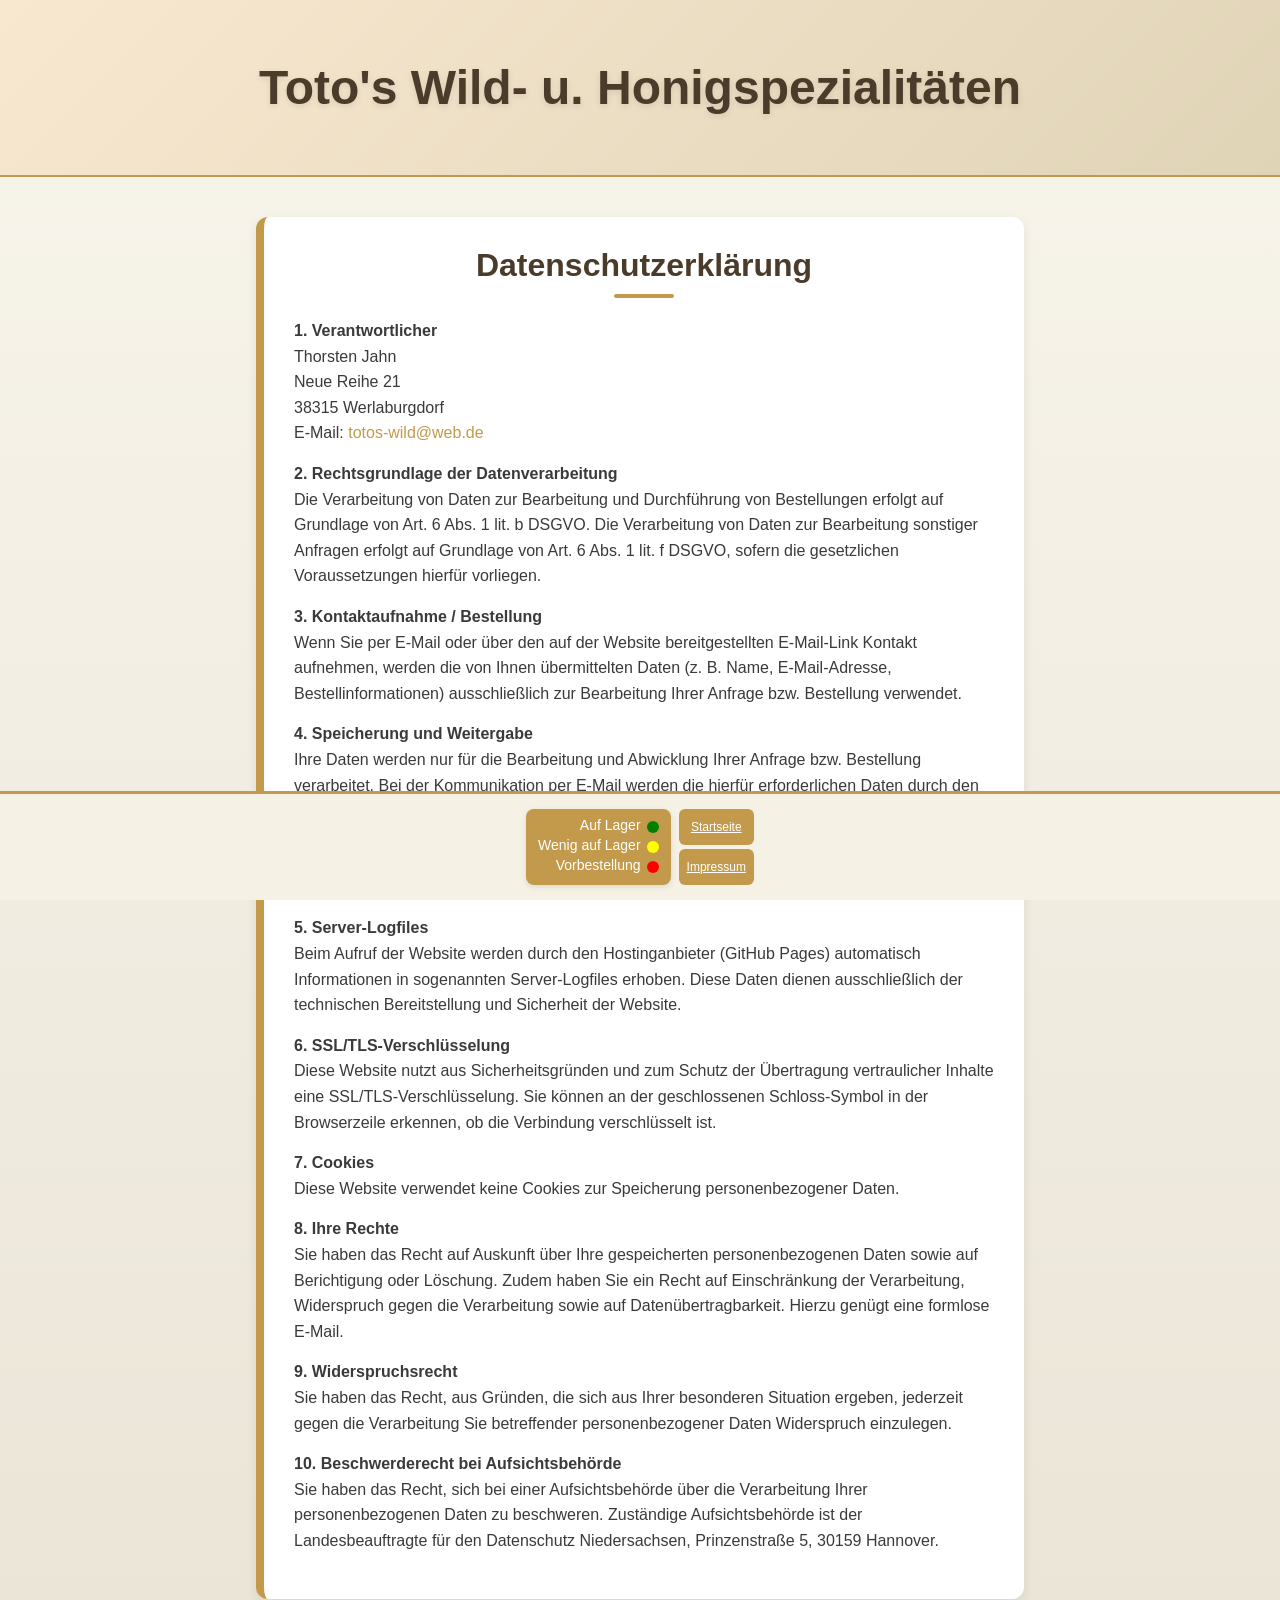
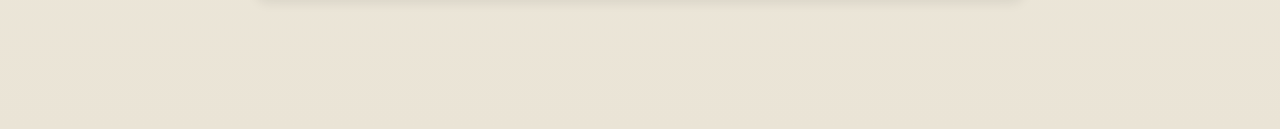
==== datenschutz/index.html @ f95a57b9 "links" ====
<!DOCTYPE html>
<html lang="de">

<head>
  <meta charset="UTF-8">
  <title>Datenschutzerklärung - Toto's Wild- u. Honigspezialitäten</title>
  <meta name="viewport" content="width=device-width, initial-scale=1">
  
  <!-- SEO Metadaten -->
  <meta name="description" content="Datenschutzerklärung von Toto's Wild- u. Honigspezialitäten - Informationen zur Verarbeitung Ihrer personenbezogenen Daten.">
  <meta name="author" content="Thorsten Jahn">
  <meta name="robots" content="index, follow">
  
  <!-- Canonical URL -->
  <link rel="canonical" href="https://totos-wild.github.io/totos-wild/datenschutz/">
  
  <!-- Favicon -->
  <link rel="icon" type="image/png" href="../images/favicon.png">
  <link rel="shortcut icon" type="image/png" href="../images/favicon.png">
</head>

<body>

  <header>
    <h1>Toto's Wild- u. Honigspezialitäten</h1>
  </header>

  <main class="wrapper">
    <div class="content-text">
      <h2>Datenschutzerklärung</h2>

      <p><strong>1. Verantwortlicher</strong><br>
      Thorsten Jahn<br>
      Neue Reihe 21<br>
      38315 Werlaburgdorf<br>
      E-Mail: <a href="mailto:totos-wild@web.de">totos-wild@web.de</a></p>

      <p><strong>2. Rechtsgrundlage der Datenverarbeitung</strong><br>
      Die Verarbeitung von Daten zur Bearbeitung und Durchführung von Bestellungen erfolgt auf Grundlage von Art. 6 Abs. 1 lit. b DSGVO. 
      Die Verarbeitung von Daten zur Bearbeitung sonstiger Anfragen erfolgt auf Grundlage von Art. 6 Abs. 1 lit. f DSGVO, 
      sofern die gesetzlichen Voraussetzungen hierfür vorliegen.</p>

      <p><strong>3. Kontaktaufnahme / Bestellung</strong><br>
      Wenn Sie per E-Mail oder über den auf der Website bereitgestellten E-Mail-Link Kontakt aufnehmen,
      werden die von Ihnen übermittelten Daten (z. B. Name, E-Mail-Adresse, Bestellinformationen)
      ausschließlich zur Bearbeitung Ihrer Anfrage bzw. Bestellung verwendet.</p>

      <p><strong>4. Speicherung und Weitergabe</strong><br>
      Ihre Daten werden nur für die Bearbeitung und Abwicklung Ihrer Anfrage bzw. Bestellung verarbeitet.
      Bei der Kommunikation per E-Mail werden die hierfür erforderlichen Daten durch den von Ihnen bzw.
      uns verwendeten E-Mail-Dienst verarbeitet.
      Eine Weitergabe an andere Dritte erfolgt nicht, sofern keine gesetzliche Verpflichtung hierzu besteht.
      Die Daten werden gelöscht, sobald sie für die genannten Zwecke nicht mehr erforderlich sind,
      sofern keine gesetzlichen Aufbewahrungspflichten entgegenstehen.</p>

      <p><strong>5. Server-Logfiles</strong><br>
      Beim Aufruf der Website werden durch den Hostinganbieter (GitHub Pages) automatisch Informationen
      in sogenannten Server-Logfiles erhoben. Diese Daten dienen ausschließlich der
      technischen Bereitstellung und Sicherheit der Website.</p>

      <p><strong>6. SSL/TLS-Verschlüsselung</strong><br>
      Diese Website nutzt aus Sicherheitsgründen und zum Schutz der Übertragung vertraulicher Inhalte
      eine SSL/TLS-Verschlüsselung. Sie können an der geschlossenen Schloss-Symbol in der Browserzeile
      erkennen, ob die Verbindung verschlüsselt ist.</p>

      <p><strong>7. Cookies</strong><br>
      Diese Website verwendet keine Cookies zur Speicherung personenbezogener Daten.</p>

      <p><strong>8. Ihre Rechte</strong><br>
      Sie haben das Recht auf Auskunft über Ihre gespeicherten personenbezogenen Daten
      sowie auf Berichtigung oder Löschung. Zudem haben Sie ein Recht auf Einschränkung der Verarbeitung,
      Widerspruch gegen die Verarbeitung sowie auf Datenübertragbarkeit. Hierzu genügt eine formlose E-Mail.</p>

      <p><strong>9. Widerspruchsrecht</strong><br>
      Sie haben das Recht, aus Gründen, die sich aus Ihrer besonderen Situation ergeben,
      jederzeit gegen die Verarbeitung Sie betreffender personenbezogener Daten Widerspruch einzulegen.</p>

      <p><strong>10. Beschwerderecht bei Aufsichtsbehörde</strong><br>
      Sie haben das Recht, sich bei einer Aufsichtsbehörde über die Verarbeitung Ihrer personenbezogenen Daten zu beschweren.
      Zuständige Aufsichtsbehörde ist der 
      Landesbeauftragte für den Datenschutz Niedersachsen, 
      Prinzenstraße 5, 30159 Hannover.</p>
    </div>
  </main>

  <footer>
    <div class="product-legend">
      <div>Auf Lager<span class="legend-color in-stock"></span></div>
      <div>Wenig auf Lager<span class="legend-color low-stock"></span></div>
      <div>Vorbestellung<span class="legend-color no-stock"></span></div>
    </div>
    <div class="footer-links">
      <a href="../index.html" class="button-default footer-btn footer-link-btn">Startseite</a>
      <a href="../impressum/" class="button-default footer-btn footer-link-btn">Impressum</a>
    </div>
  </footer>

  <script>
    const timestamp = new Date().getTime();

    const linkGeneral = document.createElement("link");
    linkGeneral.rel = "stylesheet";
    linkGeneral.href = "../base/general.css?v=" + timestamp;
    document.head.appendChild(linkGeneral);

    const linkFooter = document.createElement("link");
    linkFooter.rel = "stylesheet";
    linkFooter.href = "../base/footer.css?v=" + timestamp;
    document.head.appendChild(linkFooter);
  </script>

</body>

</html>
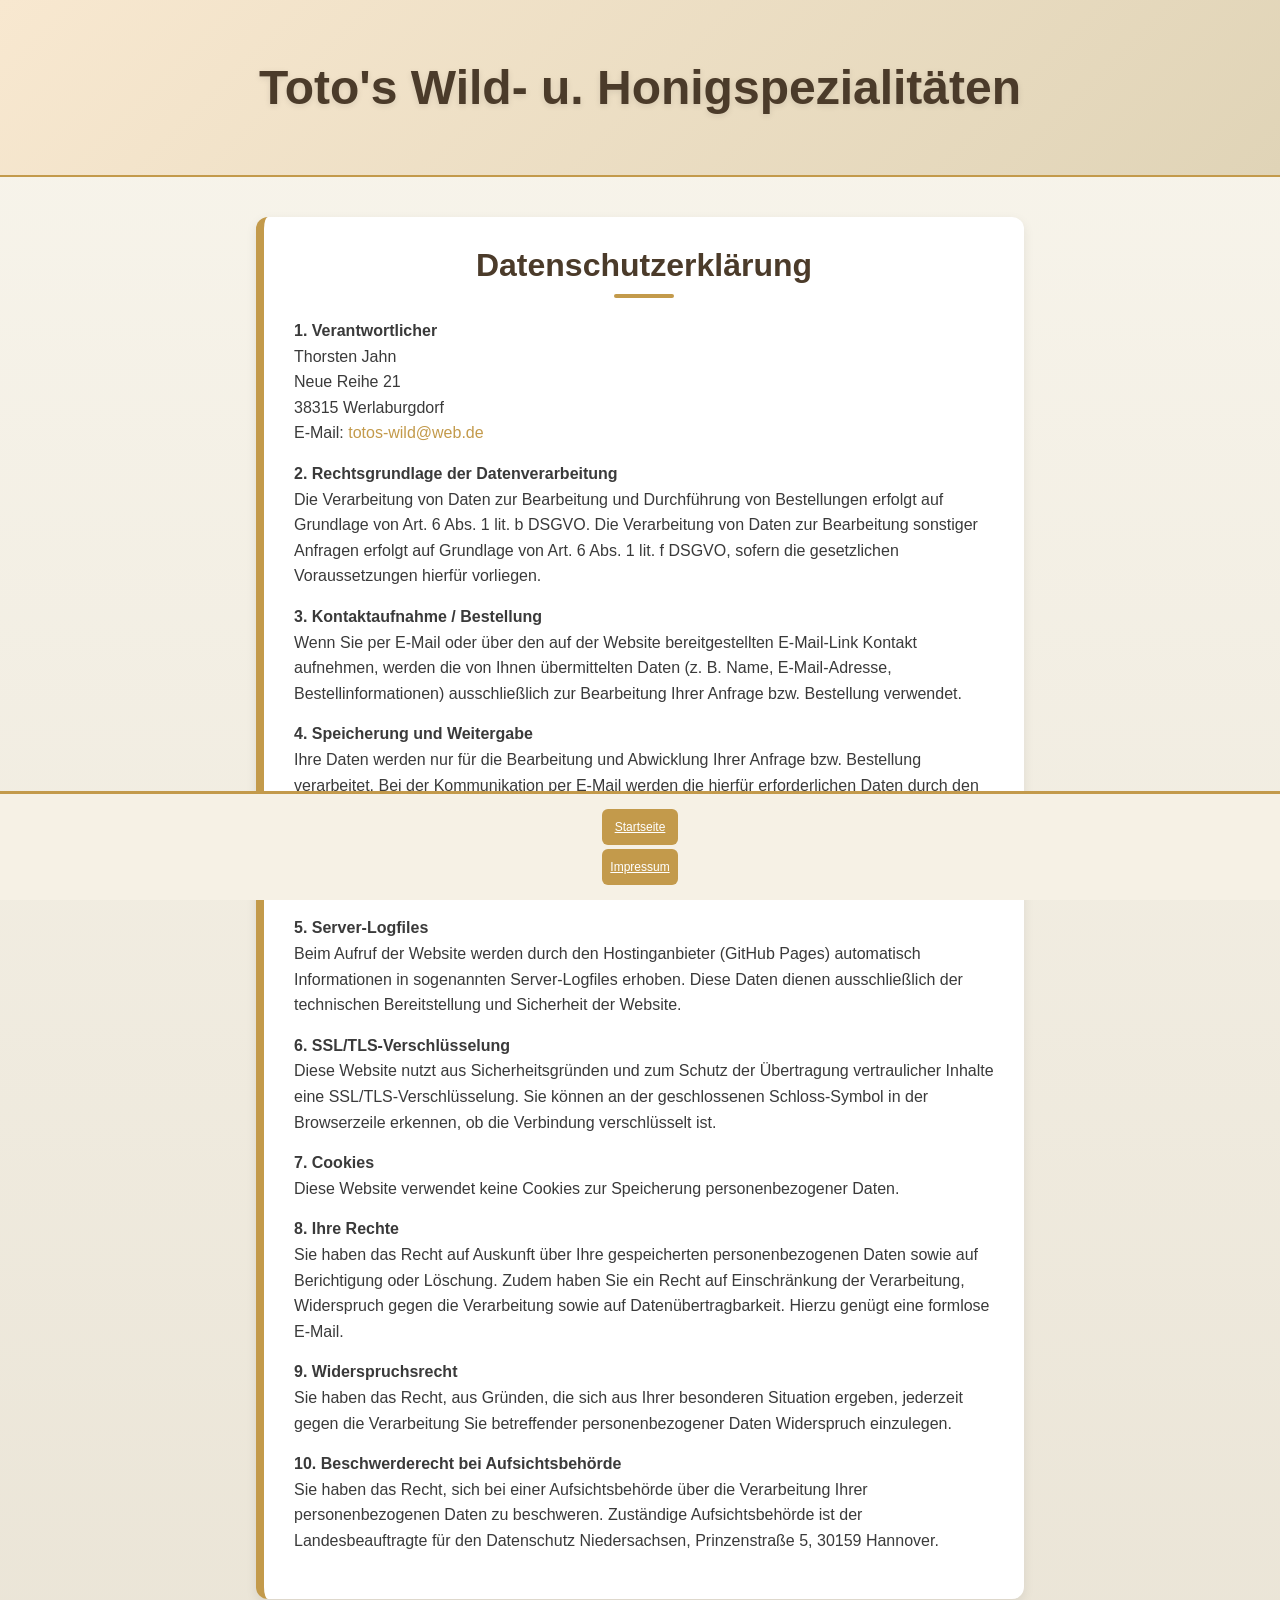
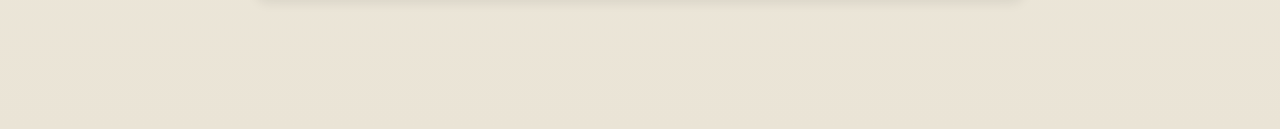
==== commit 1f565037: "legende entfernt" ====
--- a/datenschutz/index.html
+++ b/datenschutz/index.html
@@ -84,13 +84,8 @@
   </main>
 
   <footer>
-    <div class="product-legend">
-      <div>Auf Lager<span class="legend-color in-stock"></span></div>
-      <div>Wenig auf Lager<span class="legend-color low-stock"></span></div>
-      <div>Vorbestellung<span class="legend-color no-stock"></span></div>
-    </div>
     <div class="footer-links">
-      <a href="../index.html" class="button-default footer-btn footer-link-btn">Startseite</a>
+      <a href="../" class="button-default footer-btn footer-link-btn">Startseite</a>
       <a href="../impressum/" class="button-default footer-btn footer-link-btn">Impressum</a>
     </div>
   </footer>
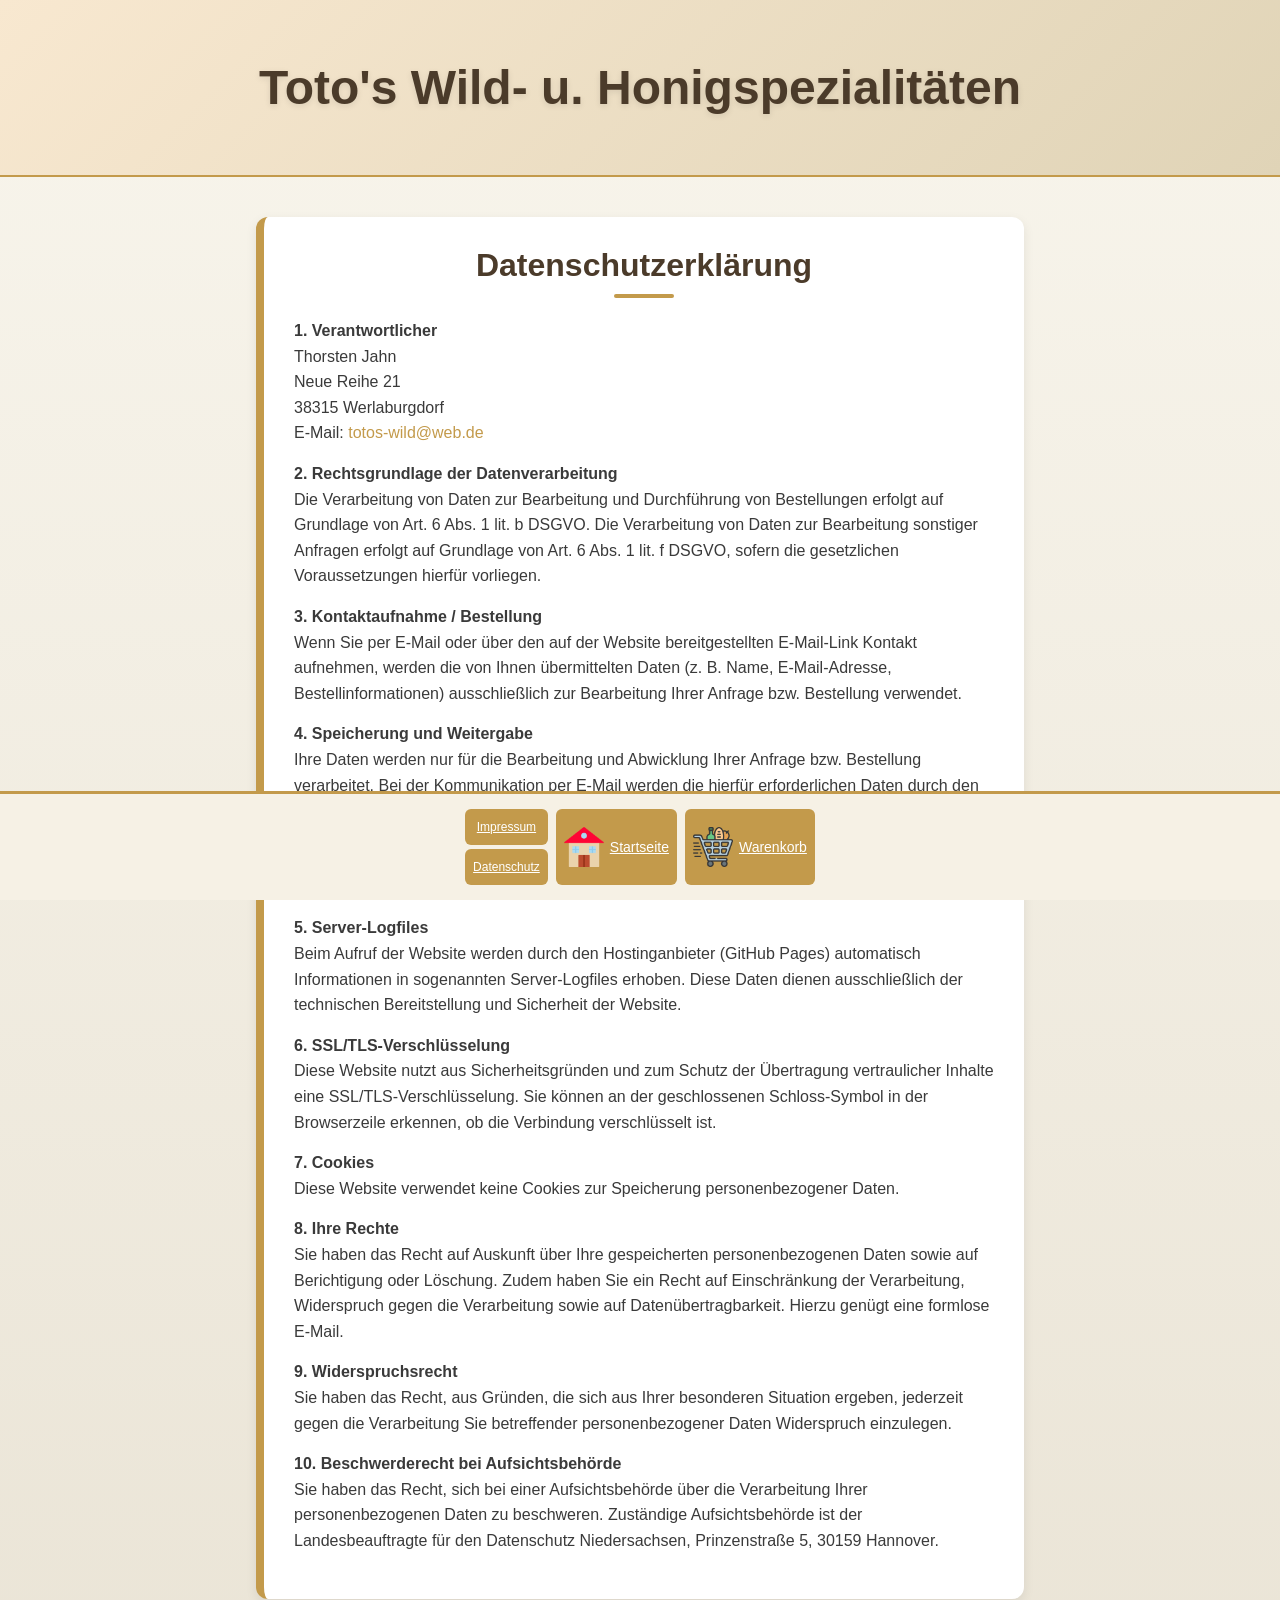
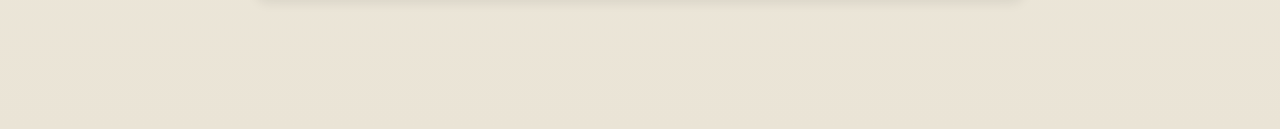
==== commit c0bb6532: "Cart als Page" ====
--- a/datenschutz/index.html
+++ b/datenschutz/index.html
@@ -83,13 +83,6 @@
     </div>
   </main>
 
-  <footer>
-    <div class="footer-links">
-      <a href="../" class="button-default footer-btn footer-link-btn">Startseite</a>
-      <a href="../impressum/" class="button-default footer-btn footer-link-btn">Impressum</a>
-    </div>
-  </footer>
-
   <script>
     const timestamp = new Date().getTime();
 
@@ -102,6 +95,11 @@
     linkFooter.rel = "stylesheet";
     linkFooter.href = "../base/footer.css?v=" + timestamp;
     document.head.appendChild(linkFooter);
+
+    const footerScript = document.createElement("script");
+    footerScript.src = "../base/footer.js?v=" + timestamp;
+    document.body.appendChild(footerScript);
+    footerScript.onload = () => insertFooter(false);
   </script>
 
 </body>
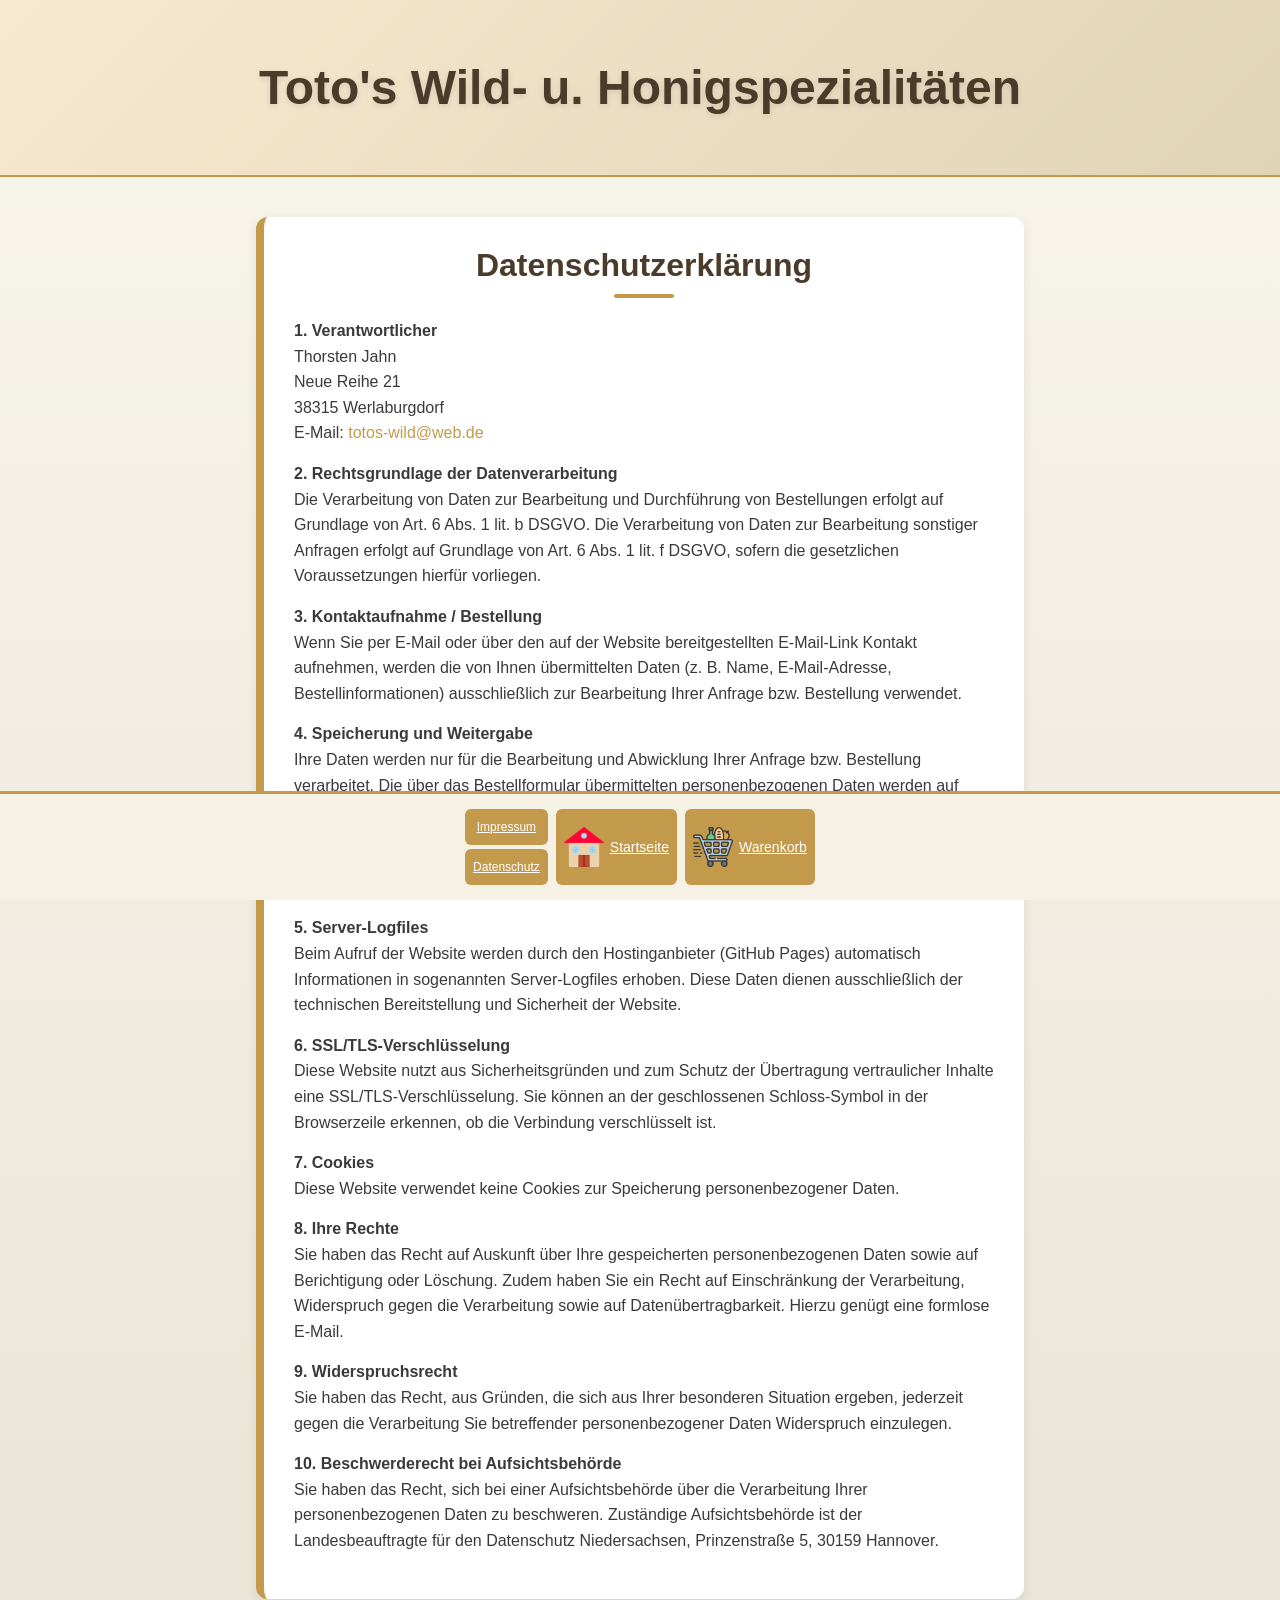
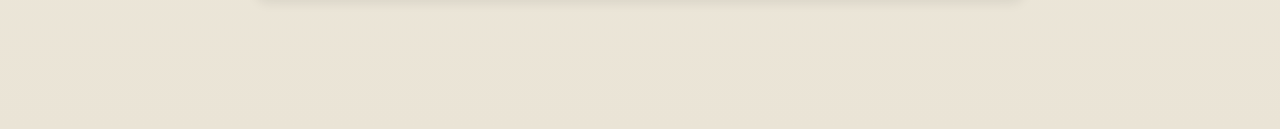
==== commit f9441ced: "Update index.html" ====
--- a/datenschutz/index.html
+++ b/datenschutz/index.html
@@ -47,8 +47,7 @@
 
       <p><strong>4. Speicherung und Weitergabe</strong><br>
       Ihre Daten werden nur für die Bearbeitung und Abwicklung Ihrer Anfrage bzw. Bestellung verarbeitet.
-      Bei der Kommunikation per E-Mail werden die hierfür erforderlichen Daten durch den von Ihnen bzw.
-      uns verwendeten E-Mail-Dienst verarbeitet.
+      Die über das Bestellformular übermittelten personenbezogenen Daten werden auf einem von uns betriebenen Server verarbeitet und gespeichert.
       Eine Weitergabe an andere Dritte erfolgt nicht, sofern keine gesetzliche Verpflichtung hierzu besteht.
       Die Daten werden gelöscht, sobald sie für die genannten Zwecke nicht mehr erforderlich sind,
       sofern keine gesetzlichen Aufbewahrungspflichten entgegenstehen.</p>
@@ -86,18 +85,21 @@
   <script>
     const timestamp = new Date().getTime();
 
-    const linkGeneral = document.createElement("link");
-    linkGeneral.rel = "stylesheet";
-    linkGeneral.href = "../base/general.css?v=" + timestamp;
-    document.head.appendChild(linkGeneral);
+    const styles = [
+      "../base/general.css",
+      "../overlays/overlays.css",
+      "../footer/footer.css",
+    ];
 
-    const linkFooter = document.createElement("link");
-    linkFooter.rel = "stylesheet";
-    linkFooter.href = "../base/footer.css?v=" + timestamp;
-    document.head.appendChild(linkFooter);
+    styles.forEach(style => {
+      const link = document.createElement("link");
+      link.rel = "stylesheet";
+      link.href = style + "?v=" + timestamp;
+      document.head.appendChild(link);
+    });
 
     const footerScript = document.createElement("script");
-    footerScript.src = "../base/footer.js?v=" + timestamp;
+    footerScript.src = "../footer/footer.js?v=" + timestamp;
     document.body.appendChild(footerScript);
     footerScript.onload = () => insertFooter(false);
   </script>
